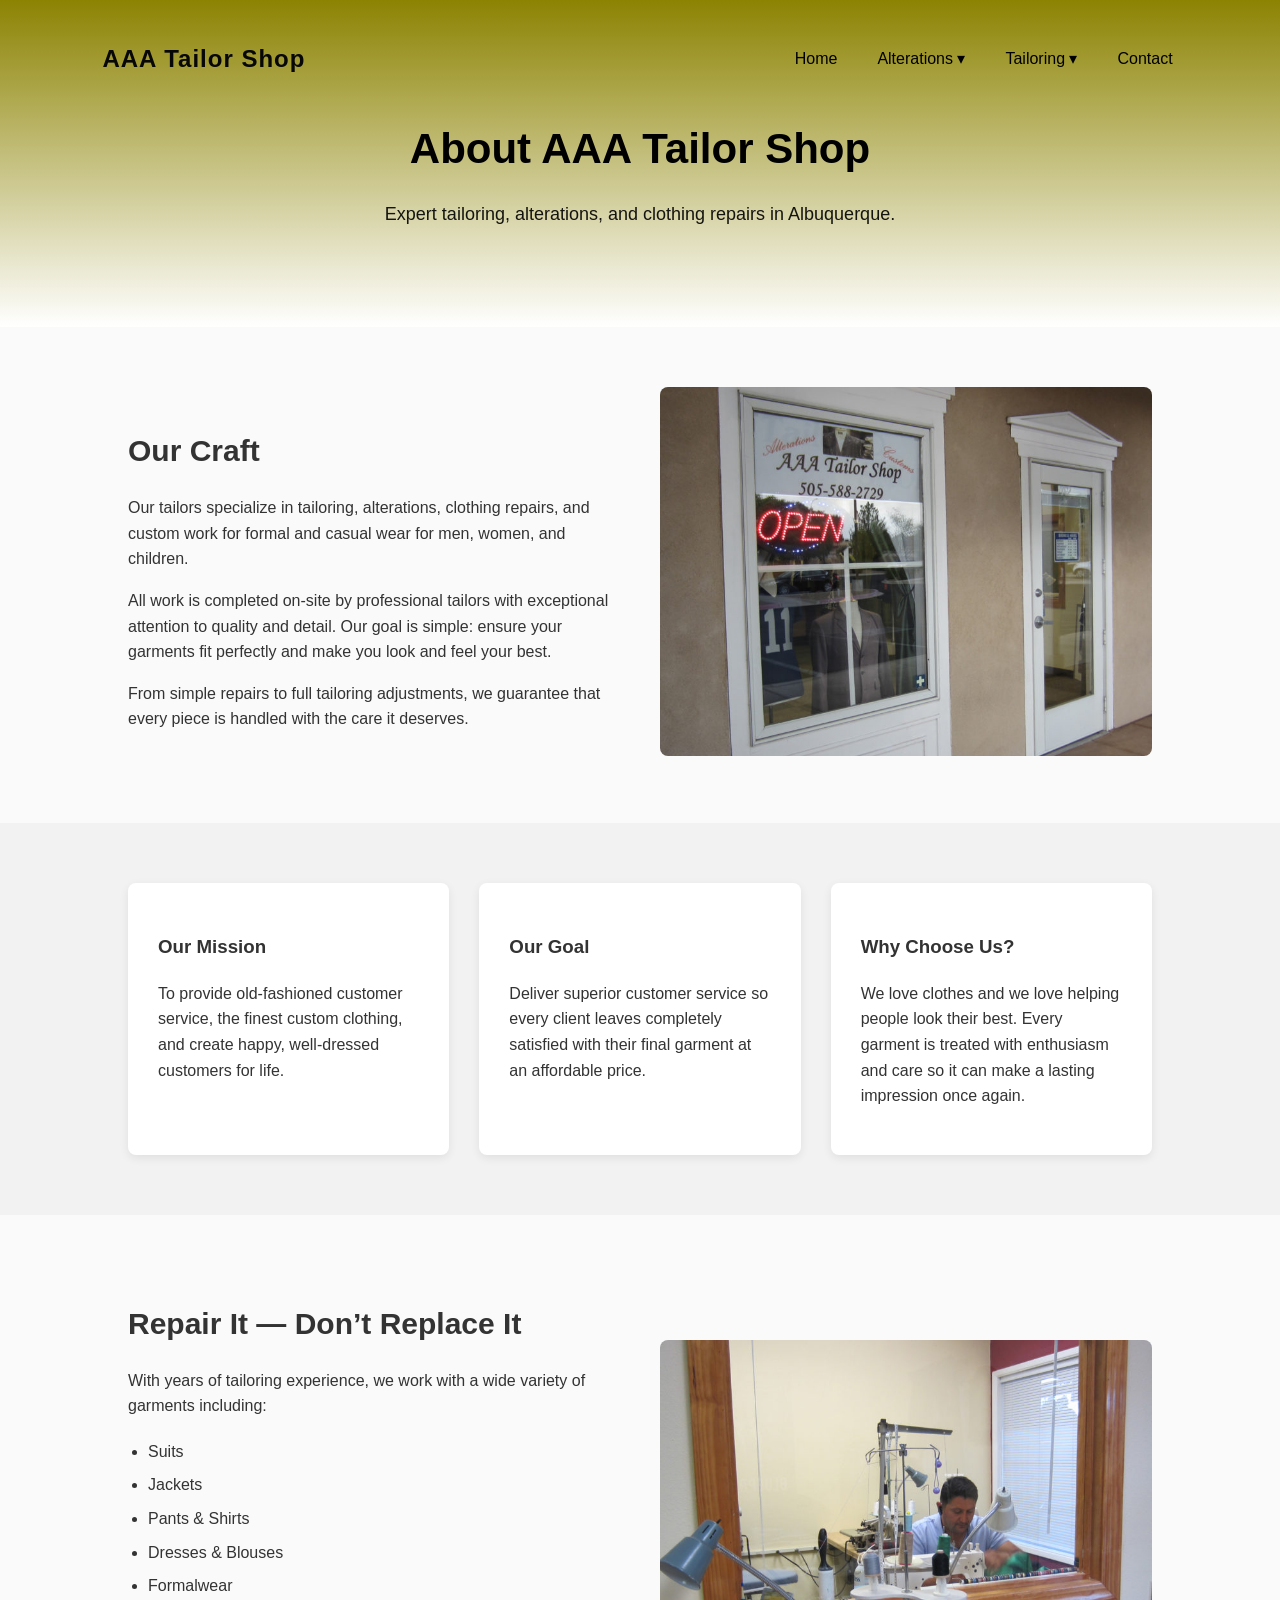
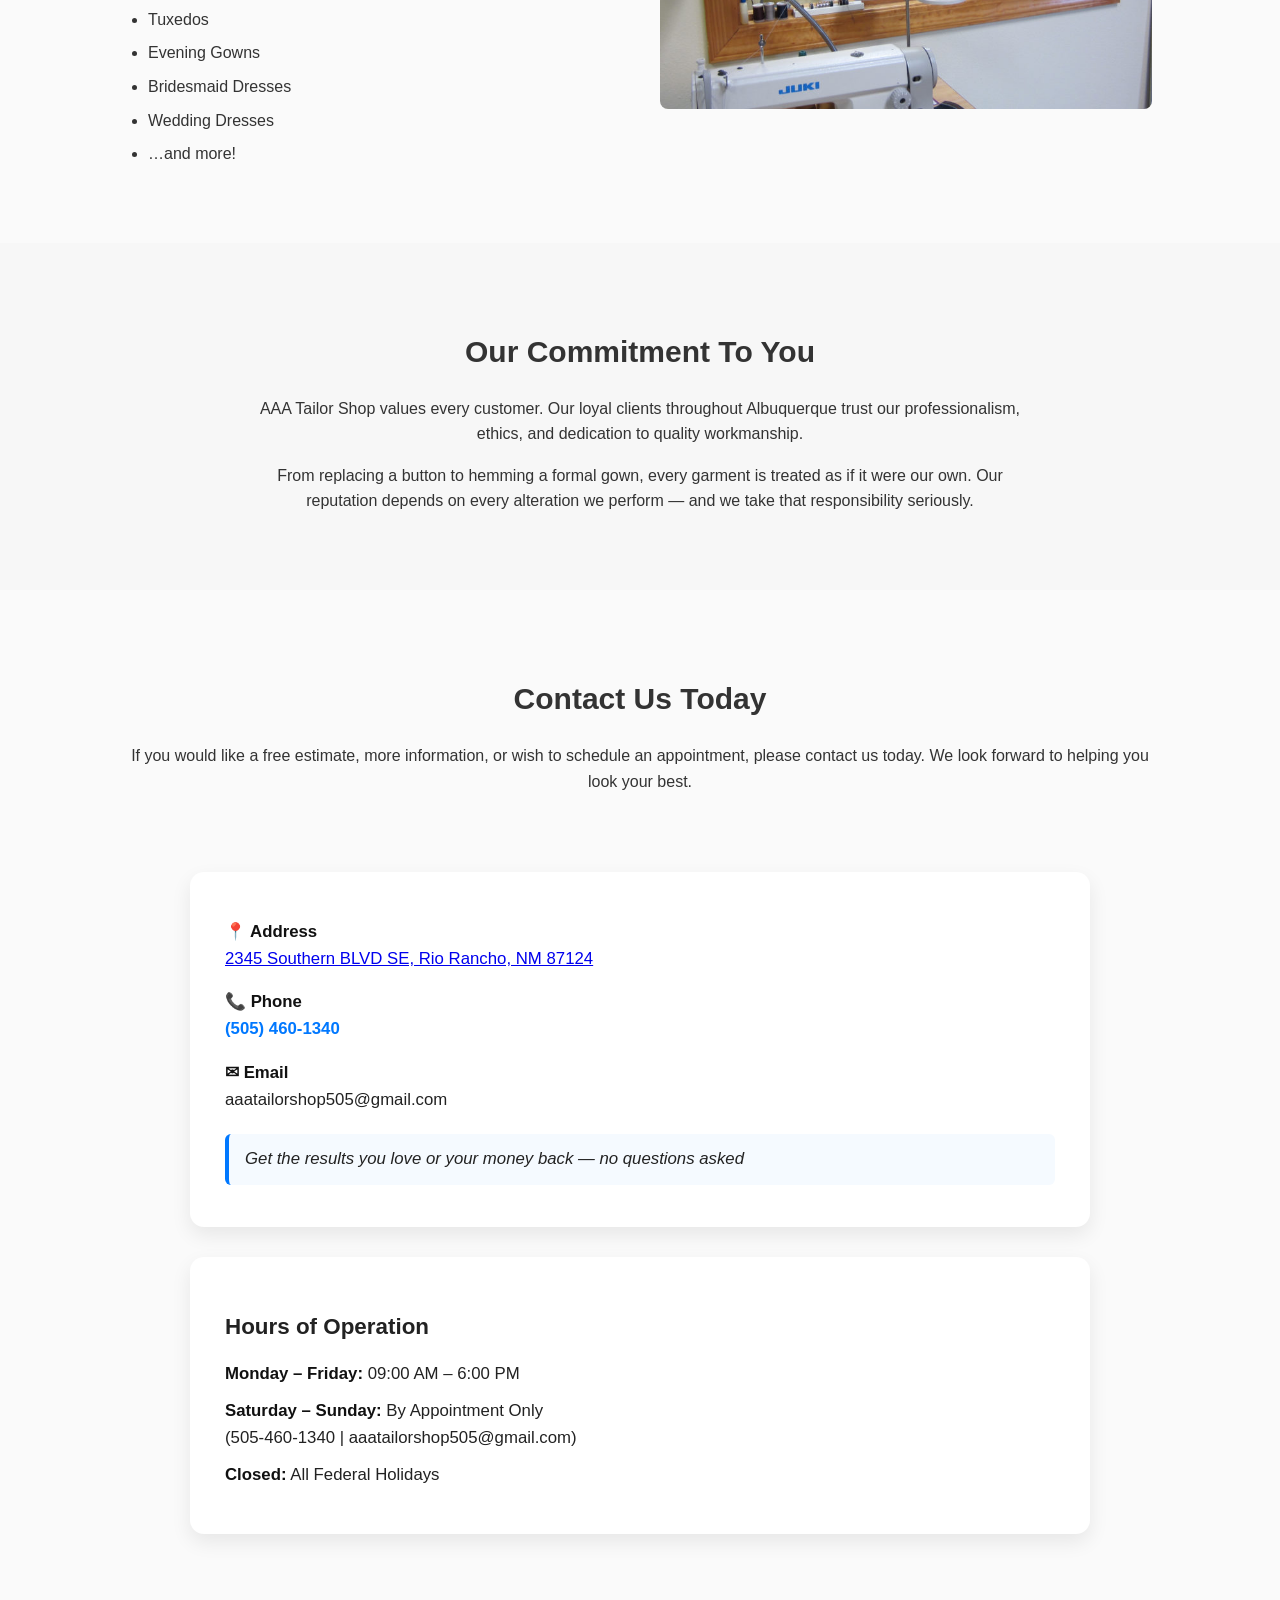
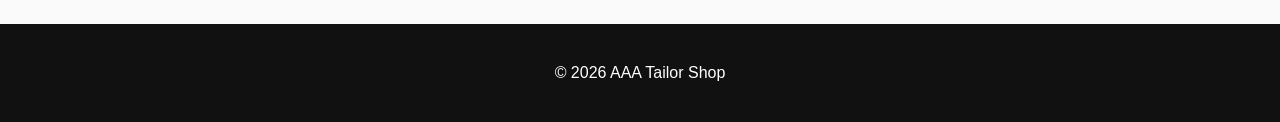
==== about.html @ be3db6ac "added about us , contact us, and some graphics along map GPS response" ====
<!DOCTYPE html>
<html lang="en">
<head>
<meta charset="UTF-8">
<meta name="viewport" content="width=device-width, initial-scale=1.0">
<title>About Us | AAA Tailor Shop</title>
<link rel="stylesheet" href="about.css">
</head>

<body>

<header>
    <nav>

        <h2 class="logo">AAA Tailor Shop</h2>

        <div class="hamburger" id="hamburger">
        <span></span>
        <span></span>
        <span></span>
        </div>

        <ul class="menu" id="menu">

            <li><a href="index.html">Home</a></li>

            <li class="dropdown">
                <a href="alterations.html">Alterations ▾</a>
                <ul class="submenu">
                    <li><a href="mensAlterations.html">Men's Alterations</a></li>
                    <li><a href="militaryUniformAlterations.html">Military Uniform Alterations</a></li>
                    <li><a href="womenAndChildrensAlteration.html">Women and Children's Alteration</a></li>
                    <li><a href="weddingAlterations.html">Wedding Alterations</a></li>
                    <li><a href="clothingRepairAndSpecialtySize.html">Clothing Repair and Specialty Sizes</a></li>
                </ul>
            </li>

            <li class="dropdown">
                <a href="tailoring.html">Tailoring ▾</a>
                <ul class="submenu">
                    <li><a href="customClothing.html">Custom Clothing</a></li>
                    <li><a href="mensFormalTailoring.html">Men's Formal Tailoring</a></li>
                    <li><a href="womensFormalTailoring.html">Women's Formal Tailoring</a></li>
                </ul>
            </li>
            <li><a href="contact.html">Contact</a></li>
        </ul>
    </nav>
</header>

<section class="about-hero">
    <div class="hero-text">
        <h1>About AAA Tailor Shop</h1>
        <p>Expert tailoring, alterations, and clothing repairs in Albuquerque.</p>
    </div>
</section>

<section class="about-container">

<div class="about-grid">

<div class="about-text">
<h2>Our Craft</h2>

<p>
Our tailors specialize in tailoring, alterations, clothing repairs, and custom work
for formal and casual wear for men, women, and children.
</p>

<p>
All work is completed on-site by professional tailors with exceptional attention
to quality and detail. Our goal is simple: ensure your garments fit perfectly
and make you look and feel your best.
</p>

<p>
From simple repairs to full tailoring adjustments, we guarantee that every
piece is handled with the care it deserves.
</p>
</div>

<div class="about-image">
<img src="images/frontdoor.png" alt="AAA Tailor Shop interior">
</div>

</div>

</section>

<section class="mission-section">

<div class="mission-grid">

<div class="mission-card">
<h3>Our Mission</h3>
<p>
To provide old-fashioned customer service, the finest custom clothing,
and create happy, well-dressed customers for life.
</p>
</div>

<div class="mission-card">
<h3>Our Goal</h3>
<p>
Deliver superior customer service so every client leaves completely
satisfied with their final garment at an affordable price.
</p>
</div>

<div class="mission-card">
<h3>Why Choose Us?</h3>
<p>
We love clothes and we love helping people look their best.
Every garment is treated with enthusiasm and care so it
can make a lasting impression once again.
</p>
</div>

</div>

</section>

<section class="services-section">

<div class="services-grid">

<div class="services-text">

<h2>Repair It — Don’t Replace It</h2>

<p>
With years of tailoring experience, we work with a wide variety
of garments including:
</p>

<ul>
<li>Suits</li>
<li>Jackets</li>
<li>Pants & Shirts</li>
<li>Dresses & Blouses</li>
<li>Formalwear</li>
<li>Tuxedos</li>
<li>Evening Gowns</li>
<li>Bridesmaid Dresses</li>
<li>Wedding Dresses</li>
<li>…and more!</li>
</ul>

</div>

<div class="services-image">
<img src="images/sewingImage.png" alt="Tailoring work at AAA Tailor Shop">
</div>

</div>

</section>

<section class="commitment-section">

<div class="commitment-container">

<h2>Our Commitment To You</h2>

<p>
AAA Tailor Shop values every customer. Our loyal clients throughout
Albuquerque trust our professionalism, ethics, and dedication
to quality workmanship.
</p>

<p>
From replacing a button to hemming a formal gown, every garment
is treated as if it were our own. Our reputation depends on
every alteration we perform — and we take that responsibility seriously.
</p>

</div>

</section>

<section class="contact-section">

<h2>Contact Us Today</h2>

<p>
If you would like a free estimate, more information, or wish to schedule
an appointment, please contact us today. We look forward to helping you
look your best.
</p>

</section>

<section id="contact" class="section contact">

    <!-- <h2>Contact Us</h2> -->

    <div class="contact-card">
        <p><strong>📍 Address</strong><br>
        <a href="https://www.google.com/maps?q=2345+Southern+BLVD+SE,+Rio+Rancho,+NM+87124" 
        target="_blank" 
        rel="noopener noreferrer">
        2345 Southern BLVD SE, Rio Rancho, NM 87124
        </a>
        </p>

        <p><strong>📞 Phone</strong><br>
        <a id="callLink" href="tel:5054601340">(505) 460‑1340</a>
        </p>


        <p><strong>✉ Email</strong><br>
        aaatailorshop505@gmail.com</p>

        <p class="guarantee">
            Get the results you love or your money back — no questions asked
        </p>
    </div>

    <div class="hours-card">
        <h3>Hours of Operation</h3>

        <ul>
            <li><strong>Monday – Friday:</strong> 09:00 AM – 6:00 PM</li>
            <li><strong>Saturday – Sunday:</strong> By Appointment Only  
                <br>(505-460-1340 | aaatailorshop505@gmail.com)
            </li>
            <li><strong>Closed:</strong> All Federal Holidays</li>
        </ul>
    </div>

</section>
<script src="aboutSript.js"></script>
<footer>
    <p>© 2026 AAA Tailor Shop</p>
</footer>
</body>
</html>
---- about.css ----
body{
font-family: Arial, Helvetica, sans-serif;
margin:0;
background:#fafafa;
color:#333;
line-height:1.6;
}


/* HAMBURGER */

.hamburger{
display:none;
flex-direction:column;
gap:6px;
cursor:pointer;
z-index:2000;
}

.hamburger span{
width:28px;
height:3px;
background:rgb(0, 0, 0);
border-radius:3px;
transition:0.35s;
}

/* ANIMATE INTO X */

.hamburger.active span:nth-child(1){
transform:rotate(45deg) translate(5px,5px);
background:rgb(255, 255, 255);
}

.hamburger.active span:nth-child(2){
opacity:0;
background:rgb(255, 255, 255);
}

.hamburger.active span:nth-child(3){
transform:rotate(-45deg) translate(6px,-6px);
background:rgb(255, 255, 255);
}

/* NAVBAR BASE */

header{
position:fixed;
top:0;
left:0;
width:100%;
z-index:1000;
transition:0.35s;
}

nav{
display:flex;
justify-content:space-between;
align-items:center;
padding:20px 8%;
transition:0.35s;
}

/* SOLID NAVBAR WHEN SCROLLED */

header.scrolled{
background:rgba(0, 0, 0, 0.075);
backdrop-filter:blur(10px);
box-shadow:0 4px 20px rgba(0,0,0,0.3);
}

/* smooth size change */

header.scrolled nav{
padding:12px 8%;
}

/* LOGO */
nav h2{
color:rgb(7, 7, 7);
font-size:24px;
letter-spacing:1px;
}

/* MENU */
.menu{
list-style:none;
display:flex;
gap:30px;
align-items:center;
}

.menu li{
position:relative;
}

/* LINKS */
.menu a{
text-decoration:none;
color:rgb(0, 0, 0);
font-weight:500;
font-size:16px;
padding:8px 5px;
transition:0.3s;
}

.menu a:hover{
color:#f4c542;
}

/* DROPDOWN MENU */
.submenu{
position:absolute;
top:40px;
left:0;
min-width:200px;
list-style:none;

background:rgba(255,255,255,0.08);
backdrop-filter:blur(10px);
-webkit-backdrop-filter:blur(10px);

border-radius:8px;
box-shadow:0 8px 25px rgba(0,0,0,0.25);

display:none;
flex-direction:column;
padding:8px 0;
}

/* dropdown items */
.submenu li{
width:100%;
}

/* dropdown links */
.submenu a{
display:block;
padding:12px 18px;
color:rgb(0, 0, 0);
font-size:14px;
transition:0.25s;
}

/* hover effect */
.submenu a:hover{
background:rgba(255,255,255,0.15);
padding-left:22px;
}

/* Make dropdown <li> the hover target */
.dropdown {
  position: relative;
}

/* Submenu hidden by default */
.dropdown .submenu {
  position: absolute;
  top: 100%; /* right below parent li */
  left: 0;
  min-width: 220px;

  background: rgba(255, 255, 255, 0.08); /* transparent glass effect */
  backdrop-filter: blur(10px);
  -webkit-backdrop-filter: blur(10px);

  border-radius: 8px;
  box-shadow: 0 8px 25px rgba(0, 0, 0, 0.25);

  display: flex;
  flex-direction: column;
  opacity: 0;         /* hidden initially */
  visibility: hidden;
  transition: opacity 0.25s ease, visibility 0.25s ease;
  z-index: 1000;
}

/* Show submenu when hovering over the entire dropdown <li> */
/* SHOW SUBMENU ON HOVER (entire <li>) */
.dropdown:hover .submenu {
  opacity: 1;
  visibility: visible;
}

/* SUBMENU LINKS */
.dropdown .submenu a {
  padding: 12px 18px;
  color: rgb(0, 0, 0); /* keep text readable on transparent bg */
  text-decoration: none;
  display: block;
  transition: background 0.25s, color 0.25s;
  font-weight: 500;
  font-size: 14px;
  white-space: nowrap;
}

/* HOVER EFFECT FOR LINKS */
.dropdown .submenu a:hover {
  background: rgba(255, 255, 255, 0.15); /* slightly brighter on hover */
  color: #f4c542; /* accent color */
}

/* Optional: fade-in animation */
.dropdown .submenu {
  pointer-events: auto; /* ensure links are clickable */
}


/* HERO */

.about-hero{
background: linear-gradient(to bottom, #8c8303, #ffffff);
color: black;
text-align: center;
padding: 80px 20px;
}

.about-hero h1{
font-size:42px;
margin-bottom:10px;
}

.about-hero p{
font-size:18px;
opacity:0.9;
}

/* GENERAL SECTIONS */

section{
padding:60px 10%;
}

h2{
margin-bottom:20px;
font-size:30px;
}

/* ABOUT GRID */

.about-grid{
display:grid;
grid-template-columns:1fr 1fr;
gap:40px;
align-items:center;
}

.about-image img{
width:100%;
border-radius:8px;
}

/* MISSION */

.mission-section{
background:#f2f2f2;
}

.mission-grid{
display:grid;
grid-template-columns:repeat(auto-fit,minmax(250px,1fr));
gap:30px;
}

.mission-card{
background:white;
padding:30px;
border-radius:8px;
box-shadow:0 3px 10px rgba(0,0,0,0.08);
}

/* SERVICES */

.services-grid{
display:grid;
grid-template-columns:1fr 1fr;
gap:40px;
align-items:center;
}

.services-image img{
width:100%;
border-radius:8px;
}

.services-text ul{
margin-top:20px;
padding-left:20px;
}

.services-text li{
margin-bottom:8px;
}

/* COMMITMENT */

.commitment-section{
background:#f7f7f7;
text-align:center;
}

.commitment-container{
max-width:800px;
margin:auto;
}

/* CONTACT */

.contact-section{
text-align:center;
padding-bottom:2px;
}



/* --- Contact Section Styling --- */

#contact {
    max-width: 900px;
    margin: 0 auto;
    padding: 60px 20px;
    font-family: "Inter", Arial, sans-serif;
    color: #222;
}

#contact h2 {
    font-size: 2.4rem;
    text-align: center;
    margin-bottom: 40px;
    font-weight: 700;
    letter-spacing: -0.5px;
}

.contact-card,
.hours-card {
    background: #ffffff;
    padding: 30px 35px;
    margin-bottom: 30px;
    border-radius: 14px;
    box-shadow: 0 8px 20px rgba(0,0,0,0.08);
    transition: transform 0.2s ease, box-shadow 0.2s ease;
}

.contact-card:hover,
.hours-card:hover {
    transform: translateY(-4px);
    box-shadow: 0 12px 28px rgba(0,0,0,0.12);
}

.contact-card p,
.hours-card p,
.hours-card li {
    font-size: 1.05rem;
    line-height: 1.6;
    margin-bottom: 12px;
}

.contact-card strong,
.hours-card strong {
    font-weight: 600;
    color: #111;
}

/* --- Map Link Styling --- */

#contact a#mapLink {
    color: #1180ff;
    font-weight: 600;
    text-decoration: none;
    border-bottom: 2px solid transparent;
    padding-bottom: 2px;
    transition: color 0.2s ease, border-color 0.2s ease;
}

#contact a#mapLink:hover {
    color: #005fcc;
    border-color: #005fcc;
}

#contact a#mapLink:active {
    color: #003f88;
}

/* Optional: subtle icon animation if you add a pin emoji */
#contact a#mapLink:hover .pin {
    transform: translateY(-2px);
}

/* --- Phone Link Styling --- */

#contact a#callLink {
    color: #0078ff;
    font-weight: 600;
    text-decoration: none;
    border-bottom: 2px solid transparent;
    padding-bottom: 2px;
    transition: color 0.2s ease, border-color 0.2s ease;
}

#contact a#callLink:hover {
    color: #005fcc;
    border-color: #005fcc;
}

#contact a#callLink:active {
    color: #003f88;
}

.guarantee {
    margin-top: 20px;
    padding: 12px 16px;
    background: #f5faff;
    border-left: 4px solid #0078ff;
    border-radius: 6px;
    font-style: italic;
}

.hours-card h3 {
    font-size: 1.4rem;
    margin-bottom: 15px;
    font-weight: 600;
}

.hours-card ul {
    list-style: none;
    padding: 0;
}

.hours-card li {
    margin-bottom: 10px;
}

footer{
background:#111;
color:white;
text-align:center;
padding:20px;
}

/* MOBILE */

@media(max-width:750px){


.hamburger{
display:flex;
}

.menu{
position:fixed;
top:0;
right:-100%;
height:100vh;
width:260px;

background:rgba(0, 0, 0, 0.493);
backdrop-filter:blur(12px);

flex-direction:column;
align-items:flex-start;
padding:100px 30px;
gap:20px;

transition:0.4s ease;
}

.menu.active{
right:0;
}

/* links */

.menu a{
font-size:18px;
color:white;
}

/* dropdown */

.submenu{
display:none;
flex-direction:column;
gap:8px;

margin-top:10px;
margin-left:15px;
background:rgba(207, 26, 26, 0.751);

position:relative;   /* important */
top:auto;
left:auto;

width:100%;
}
.submenu a{
    color: #ffffff;
}

.dropdown{
position:relative;
}

.dropdown.active .submenu{
display:flex;
}

/* prevent body scroll */

body.menu-open{
overflow:hidden;
}


.about-grid,
.services-grid{
grid-template-columns:1fr;
}

.about-hero h1{
font-size:34px;
}

#contact {
  padding: 40px 15px;
}

.contact-card,
.hours-card {
  padding: 25px 20px;
}


}
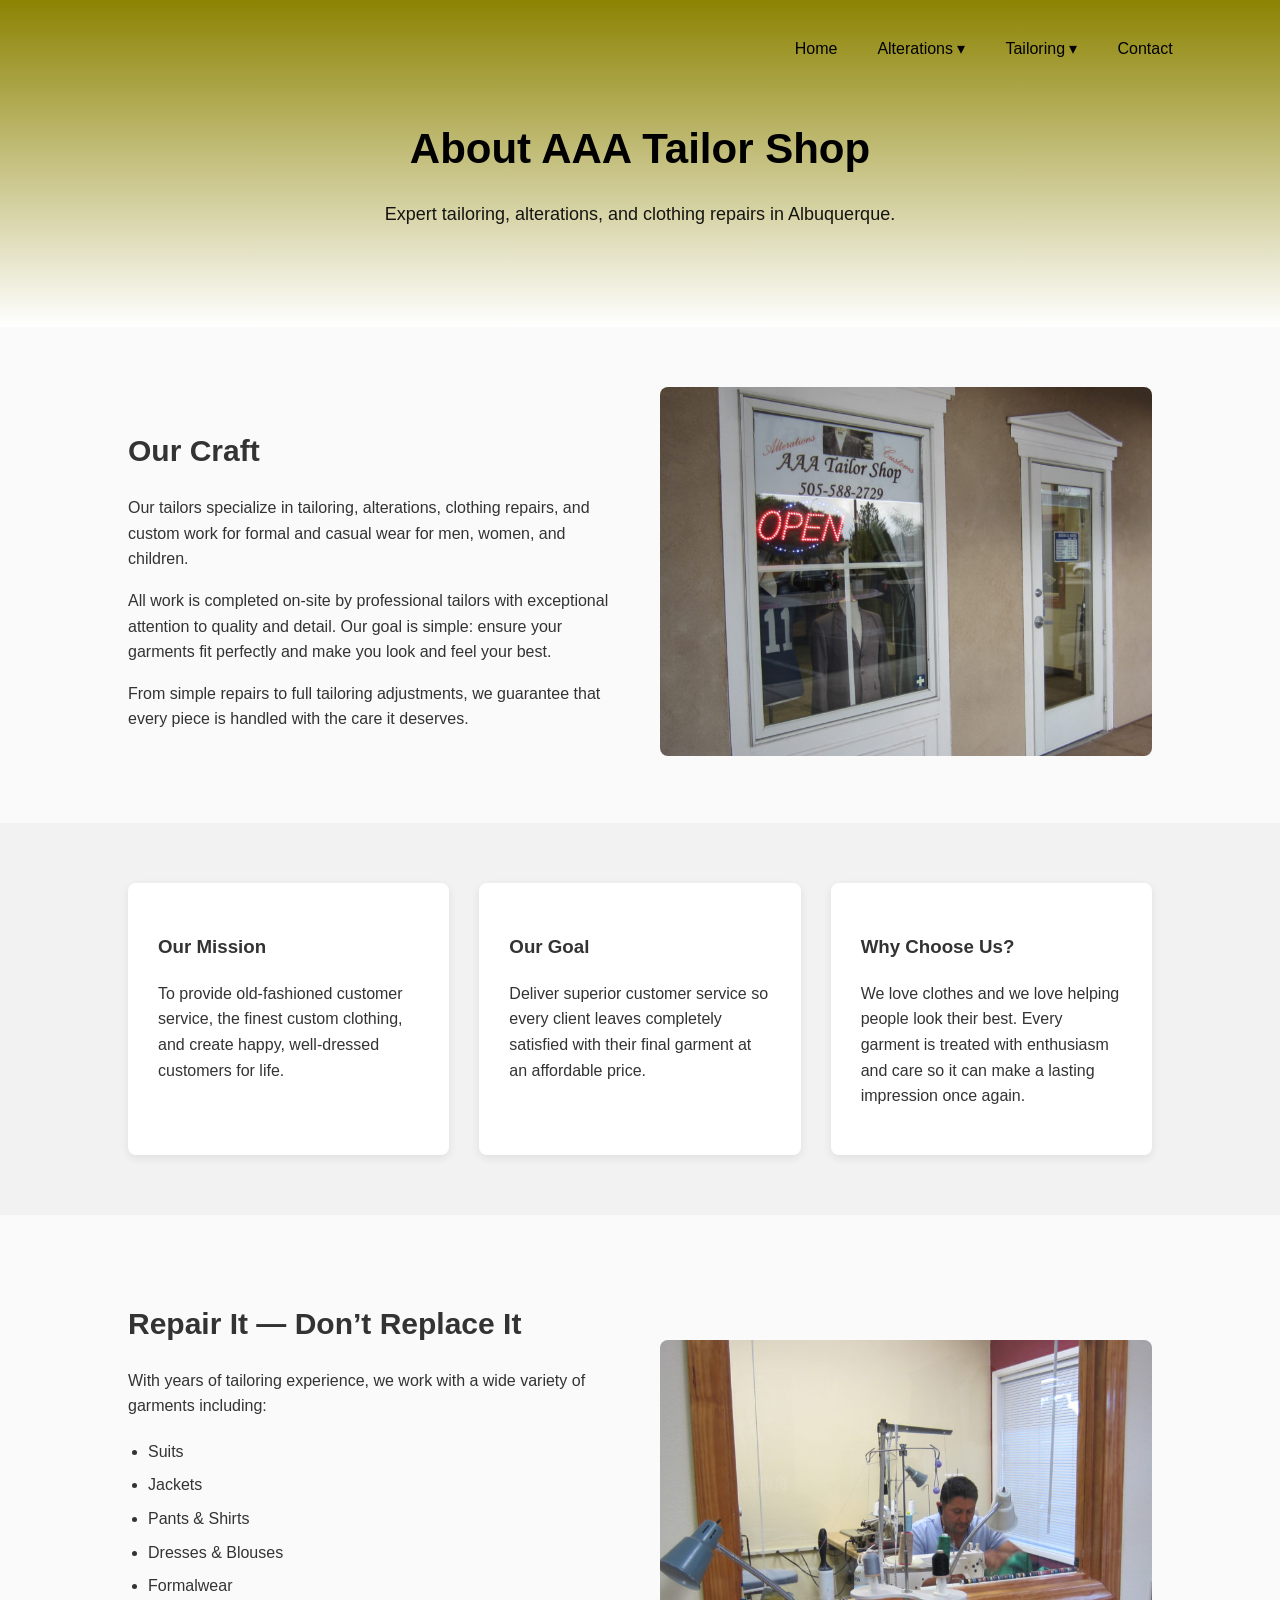
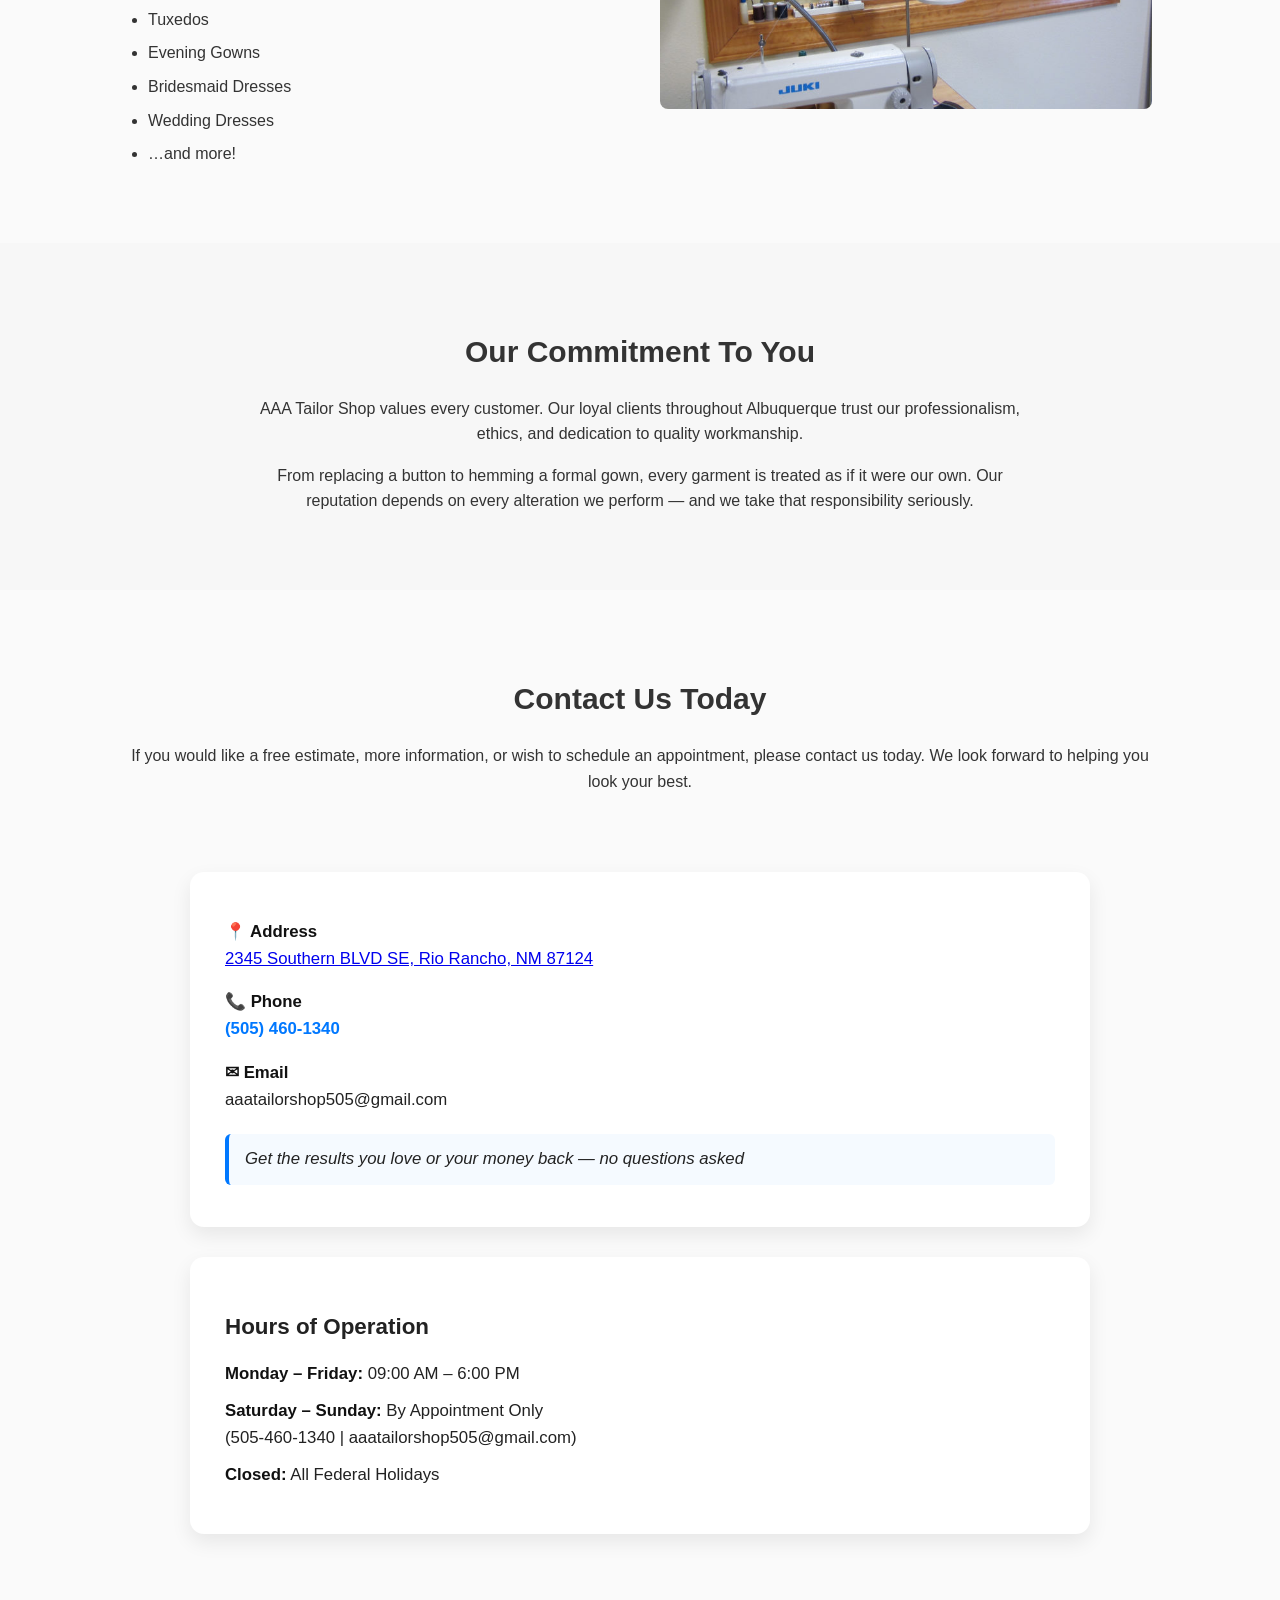
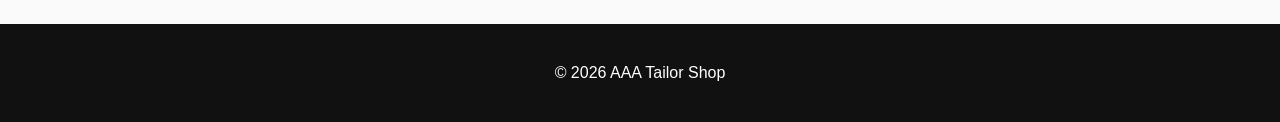
==== commit 01331d05: "adding new layout style in the css if the subpages, added logo." ====
--- a/about.html
+++ b/about.html
@@ -12,7 +12,7 @@
 <header>
     <nav>
 
-        <h2 class="logo">AAA Tailor Shop</h2>
+        <a href="index.html" class="logo"></a>
 
         <div class="hamburger" id="hamburger">
         <span></span>
@@ -31,7 +31,7 @@
                     <li><a href="militaryUniformAlterations.html">Military Uniform Alterations</a></li>
                     <li><a href="womenAndChildrensAlteration.html">Women and Children's Alteration</a></li>
                     <li><a href="weddingAlterations.html">Wedding Alterations</a></li>
-                    <li><a href="clothingRepairAndSpecialtySize.html">Clothing Repair and Specialty Sizes</a></li>
+                    <li><a href="clothingRepairAndSpacialtySize.html">Clothing Repair and Specialty Sizes</a></li>
                 </ul>
             </li>
 
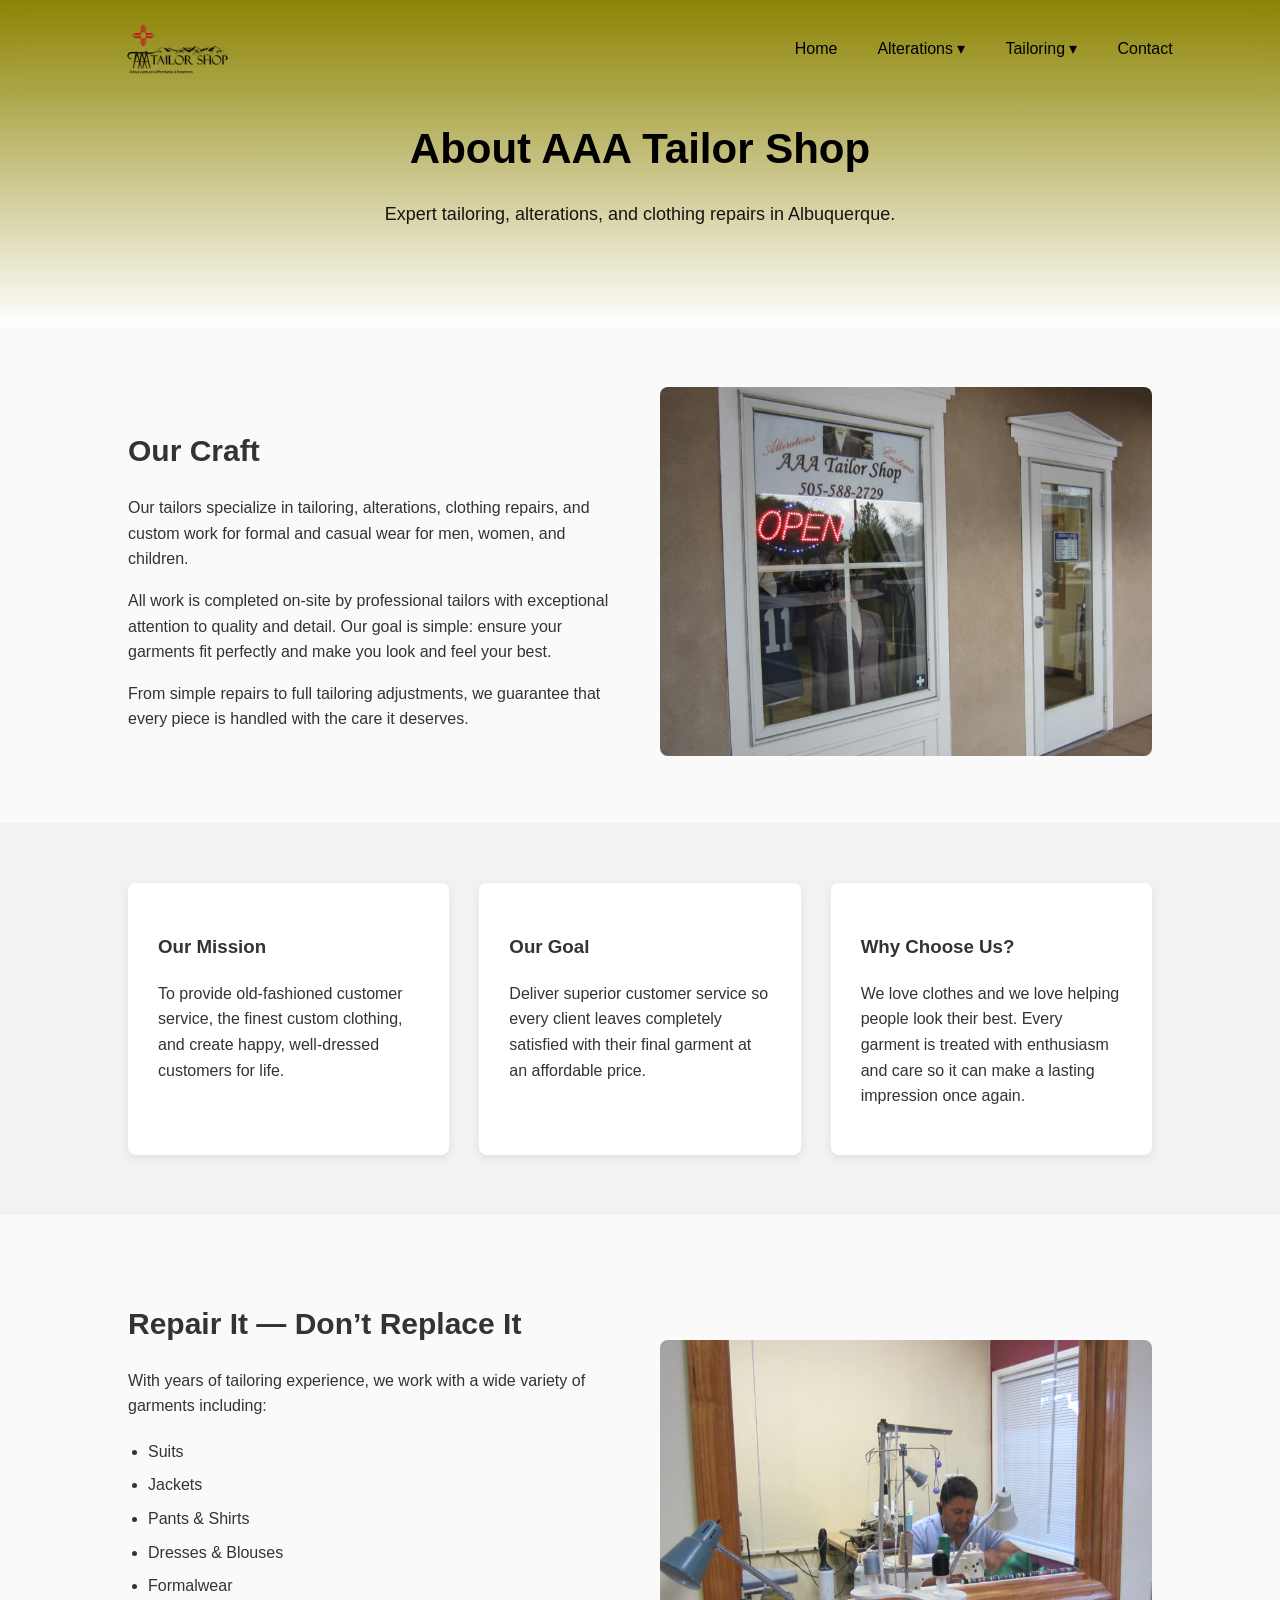
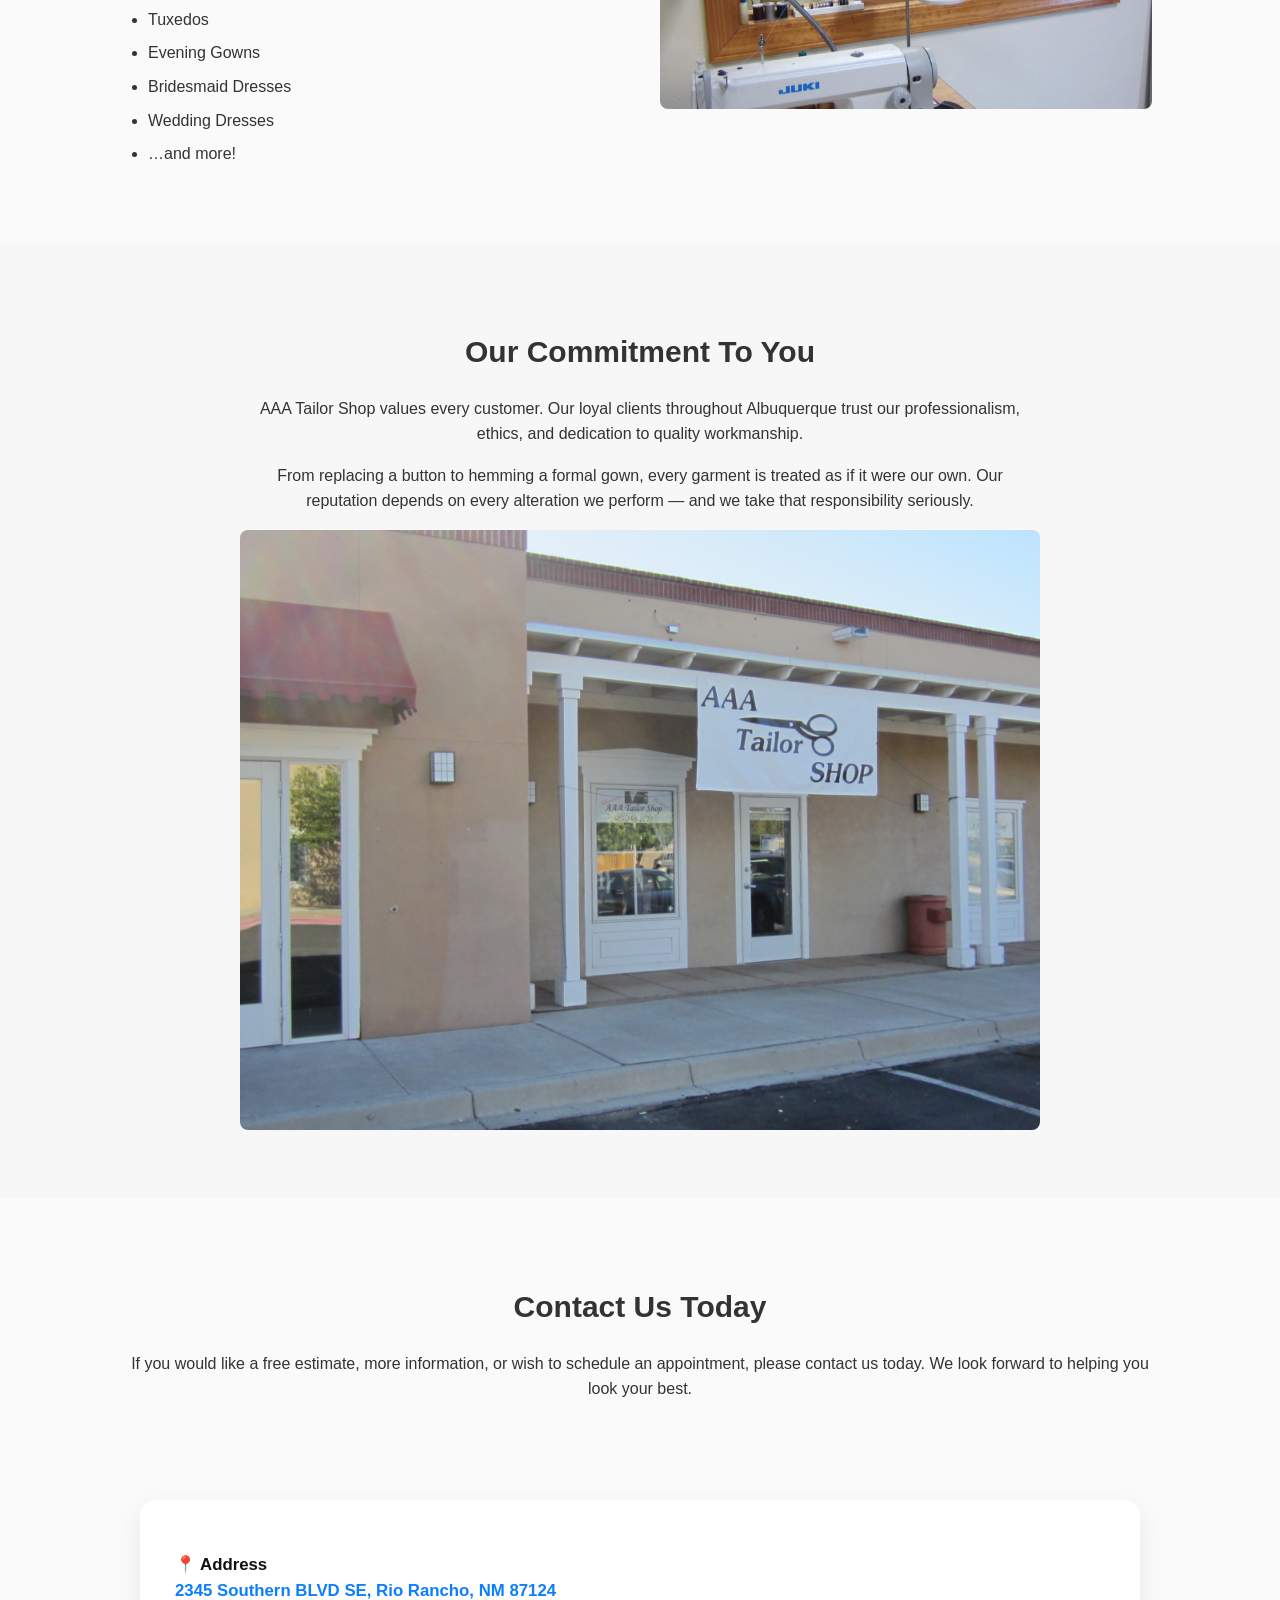
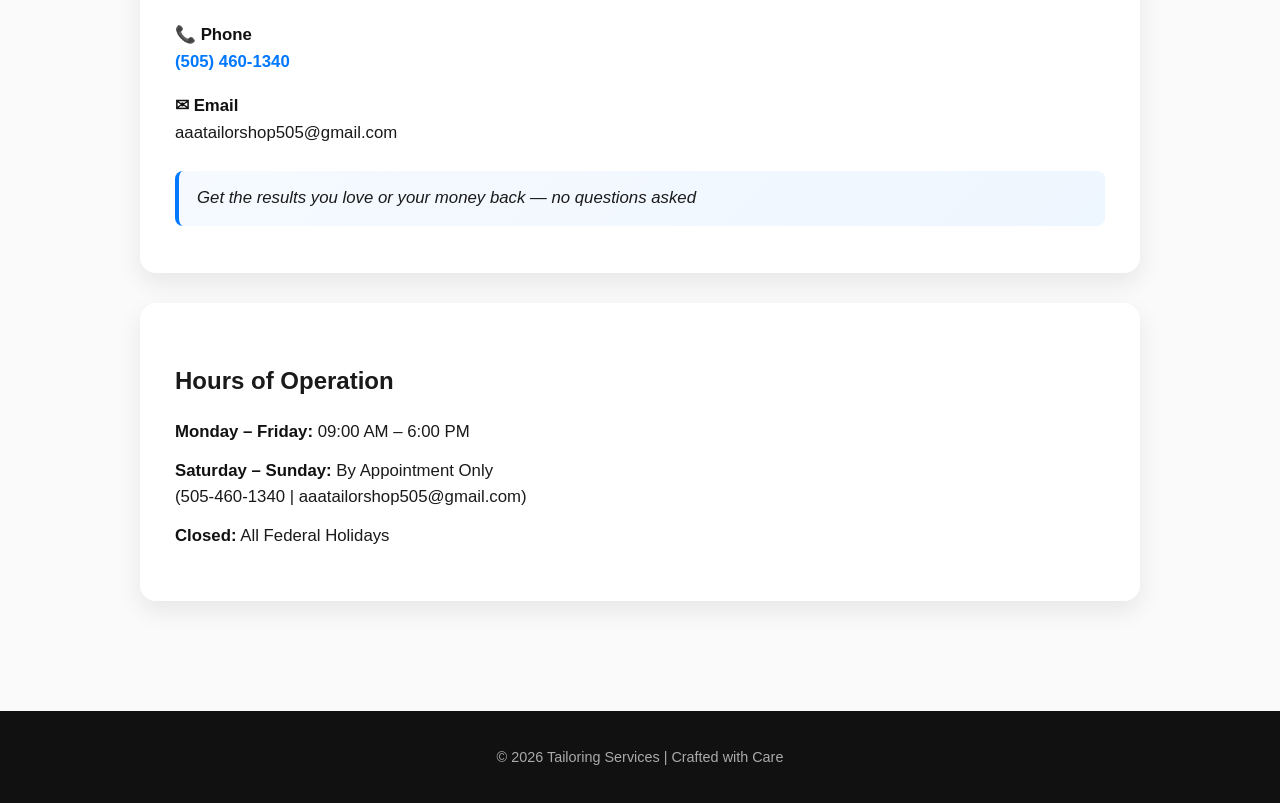
==== commit c0dceb94: "final web design, with last updates" ====
--- a/about.html
+++ b/about.html
@@ -4,7 +4,9 @@
 <meta charset="UTF-8">
 <meta name="viewport" content="width=device-width, initial-scale=1.0">
 <title>About Us | AAA Tailor Shop</title>
+<link rel="stylesheet" href="header.css">
 <link rel="stylesheet" href="about.css">
+<link rel="stylesheet" href="footer.css">
 </head>
 
 <body>
@@ -57,136 +59,138 @@
 
 <section class="about-container">
 
-<div class="about-grid">
-
-<div class="about-text">
-<h2>Our Craft</h2>
-
-<p>
-Our tailors specialize in tailoring, alterations, clothing repairs, and custom work
-for formal and casual wear for men, women, and children.
-</p>
-
-<p>
-All work is completed on-site by professional tailors with exceptional attention
-to quality and detail. Our goal is simple: ensure your garments fit perfectly
-and make you look and feel your best.
-</p>
-
-<p>
-From simple repairs to full tailoring adjustments, we guarantee that every
-piece is handled with the care it deserves.
-</p>
-</div>
-
-<div class="about-image">
-<img src="images/frontdoor.png" alt="AAA Tailor Shop interior">
-</div>
-
-</div>
+    <div class="about-grid">
+
+        <div class="about-text">
+        <h2>Our Craft</h2>
+
+        <p>
+        Our tailors specialize in tailoring, alterations, clothing repairs, and custom work
+        for formal and casual wear for men, women, and children.
+        </p>
+
+        <p>
+        All work is completed on-site by professional tailors with exceptional attention
+        to quality and detail. Our goal is simple: ensure your garments fit perfectly
+        and make you look and feel your best.
+        </p>
+
+        <p>
+        From simple repairs to full tailoring adjustments, we guarantee that every
+        piece is handled with the care it deserves.
+        </p>
+        </div>
+
+        <div class="about-image">
+        <img src="images/frontdoor.png" alt="AAA Tailor Shop interior">
+        </div>
+
+    </div>
 
 </section>
 
 <section class="mission-section">
 
-<div class="mission-grid">
-
-<div class="mission-card">
-<h3>Our Mission</h3>
-<p>
-To provide old-fashioned customer service, the finest custom clothing,
-and create happy, well-dressed customers for life.
-</p>
-</div>
-
-<div class="mission-card">
-<h3>Our Goal</h3>
-<p>
-Deliver superior customer service so every client leaves completely
-satisfied with their final garment at an affordable price.
-</p>
-</div>
-
-<div class="mission-card">
-<h3>Why Choose Us?</h3>
-<p>
-We love clothes and we love helping people look their best.
-Every garment is treated with enthusiasm and care so it
-can make a lasting impression once again.
-</p>
-</div>
-
-</div>
+    <div class="mission-grid">
+
+        <div class="mission-card">
+        <h3>Our Mission</h3>
+        <p>
+        To provide old-fashioned customer service, the finest custom clothing,
+        and create happy, well-dressed customers for life.
+        </p>
+        </div>
+
+        <div class="mission-card">
+        <h3>Our Goal</h3>
+        <p>
+        Deliver superior customer service so every client leaves completely
+        satisfied with their final garment at an affordable price.
+        </p>
+        </div>
+
+        <div class="mission-card">
+            <h3>Why Choose Us?</h3>
+            <p>
+            We love clothes and we love helping people look their best.
+            Every garment is treated with enthusiasm and care so it
+            can make a lasting impression once again.
+            </p>
+        </div>
+
+    </div>
 
 </section>
 
 <section class="services-section">
 
-<div class="services-grid">
-
-<div class="services-text">
-
-<h2>Repair It — Don’t Replace It</h2>
-
-<p>
-With years of tailoring experience, we work with a wide variety
-of garments including:
-</p>
-
-<ul>
-<li>Suits</li>
-<li>Jackets</li>
-<li>Pants & Shirts</li>
-<li>Dresses & Blouses</li>
-<li>Formalwear</li>
-<li>Tuxedos</li>
-<li>Evening Gowns</li>
-<li>Bridesmaid Dresses</li>
-<li>Wedding Dresses</li>
-<li>…and more!</li>
-</ul>
-
-</div>
-
-<div class="services-image">
-<img src="images/sewingImage.png" alt="Tailoring work at AAA Tailor Shop">
-</div>
-
-</div>
+    <div class="services-grid">
+
+        <div class="services-text">
+
+            <h2>Repair It — Don’t Replace It</h2>
+
+            <p>
+            With years of tailoring experience, we work with a wide variety
+            of garments including:
+            </p>
+
+            <ul>
+                <li>Suits</li>
+                <li>Jackets</li>
+                <li>Pants & Shirts</li>
+                <li>Dresses & Blouses</li>
+                <li>Formalwear</li>
+                <li>Tuxedos</li>
+                <li>Evening Gowns</li>
+                <li>Bridesmaid Dresses</li>
+                <li>Wedding Dresses</li>
+                <li>…and more!</li>
+            </ul>
+
+        </div>
+
+        <div class="services-image">
+            <img src="images/sewingImage.png" alt="Tailoring work at AAA Tailor Shop">
+        </div>
+
+    </div>
 
 </section>
 
 <section class="commitment-section">
-
-<div class="commitment-container">
-
-<h2>Our Commitment To You</h2>
-
-<p>
-AAA Tailor Shop values every customer. Our loyal clients throughout
-Albuquerque trust our professionalism, ethics, and dedication
-to quality workmanship.
-</p>
-
-<p>
-From replacing a button to hemming a formal gown, every garment
-is treated as if it were our own. Our reputation depends on
-every alteration we perform — and we take that responsibility seriously.
-</p>
-
-</div>
+    <div class="commitment-container">
+
+        <h2>Our Commitment To You</h2>
+
+        <p>
+        AAA Tailor Shop values every customer. Our loyal clients throughout
+        Albuquerque trust our professionalism, ethics, and dedication
+        to quality workmanship.
+        </p>
+
+        <p>
+        From replacing a button to hemming a formal gown, every garment
+        is treated as if it were our own. Our reputation depends on
+        every alteration we perform — and we take that responsibility seriously.
+        </p>
+    <div class="services-image">
+        <img src="images/IMG_0617.JPG" alt="Tailoring shop at AAA Tailor Shop">
+    </div> 
+    </div>
+   
 
 </section>
 
 <section class="contact-section">
 
-<h2>Contact Us Today</h2>
-
-<p>
-If you would like a free estimate, more information, or wish to schedule
-an appointment, please contact us today. We look forward to helping you
-look your best.
-</p>
+    <h2>Contact Us Today</h2>
+
+    <p>
+    If you would like a free estimate, more information, or wish to schedule
+    an appointment, please contact us today. We look forward to helping you
+    look your best.
+    </p>
 
 </section>
 
@@ -230,8 +234,10 @@
 
 </section>
 <script src="aboutSript.js"></script>
+<script src="script.js"></script>
+
 <footer>
-    <p>© 2026 AAA Tailor Shop</p>
+    <p>© 2026 Tailoring Services | Crafted with Care</p>
 </footer>
 </body>
 </html>
--- a/header.css
+++ b/header.css
@@ -0,0 +1,269 @@
+html{
+    scroll-behavior:smooth;
+}
+
+/* --- HEADER BASE --- */
+header {
+  position: fixed;
+  top: 0;
+  left: 0;
+  width: 100%;
+  z-index: 1000;
+  transition: 0.35s;
+  backdrop-filter: blur(10px);
+}
+
+/* Logo inside h2 */
+.logo {
+    display: block;
+    width: 150px;      /* adjust width as needed */
+    height: 50px;      /* adjust height as needed */
+    background-image: url('images/new/Logo/aaatailorlogo.png');
+    background-size: contain;
+    background-repeat: no-repeat;
+    background-position: center;
+}
+
+.logo:hover {
+    opacity: 0.9;
+    transform: scale(1.05);
+    transition: 0.3s ease;
+}
+
+/* NAVBAR */
+nav {
+  display: flex;
+  justify-content: space-between;
+  align-items: center;
+  padding: 20px 8%;
+  transition: 0.35s;
+}
+
+/* SCROLL EFFECT */
+header.scrolled {
+  background: rgba(255, 255, 255, 0.263);
+  backdrop-filter: blur(10px);
+  box-shadow: 0 4px 20px rgba(0, 0, 0, 0.3);
+}
+
+header.scrolled nav {
+  padding: 12px 8%;
+}
+
+/* LOGO */
+nav h2 {
+  font-size: 24px;
+  letter-spacing: 1px;
+}
+
+nav h2 a {
+  text-decoration: none;
+  color: rgb(7, 7, 7);
+}
+
+/* MENU */
+.menu {
+  list-style: none;
+  display: flex;
+  gap: 30px;
+  align-items: center;
+}
+
+.menu li {
+  position: relative;
+}
+
+.menu a {
+  text-decoration: none;
+  color: rgb(0, 0, 0);
+  font-weight: 500;
+  font-size: 16px;
+  padding: 8px 5px;
+  transition: 0.3s;
+}
+
+.menu a:hover {
+  color: #f4c542;
+}
+
+/* --- HAMBURGER --- */
+.hamburger {
+  display: none;
+  flex-direction: column;
+  gap: 6px;
+  cursor: pointer;
+  z-index: 2000;
+}
+
+.hamburger span {
+  width: 28px;
+  height: 3px;
+  background: rgb(0, 0, 0);
+  border-radius: 3px;
+  transition: 0.35s;
+}
+
+/* HAMBURGER ANIMATION TO X */
+.hamburger.active span:nth-child(1) {
+  transform: rotate(45deg) translate(5px, 5px);
+  background: #fff;
+}
+
+.hamburger.active span:nth-child(2) {
+  opacity: 0;
+  background: #fff;
+}
+
+.hamburger.active span:nth-child(3) {
+  transform: rotate(-45deg) translate(6px, -6px);
+  background: #fff;
+}
+
+/* --- DROPDOWN MENU --- */
+.dropdown {
+  position: relative;
+}
+
+/* SUBMENU BASE */
+.submenu {
+  position: absolute;
+  top: 100%;
+  left: 0;
+  min-width: 220px;
+  background: rgba(1, 1, 1, 0.718);
+  border-radius: 12px;
+  border: 1px solid rgba(0, 0, 0, 0.06);
+  box-shadow: 0 20px 45px rgba(0, 0, 0, 0.15);
+  display: flex;
+  flex-direction: column;
+  padding: 5px 0;
+  opacity: 0;
+  visibility: hidden;
+  transform: translateY(10px) scale(0.96);
+  transition: opacity 0.25s ease, transform 0.25s ease, visibility 0.25s;
+  z-index: 1000;
+  list-style: none;   /* removes bullets */
+  margin: 0; 
+}
+
+/* SUBMENU LINKS */
+.submenu a {
+  display: block;
+  padding: 12px 18px;
+  color: #ffffff;
+  font-size: 16px;
+  font-weight: 500;
+  text-decoration: none;
+  white-space: nowrap;
+  transition: all 0.25s ease;
+}
+.submenu li {
+  margin: 0;
+  padding: 0;
+}
+
+.submenu a:hover {
+  background: rgba(1, 1, 1, 0.482);
+  color: #f4c542;
+  padding-left: 22px;
+}
+
+.submenu li:not(:last-child) {
+  border-bottom: 1px solid rgba(0, 0, 0, 0.05);
+}
+
+/* --- DESKTOP HOVER ON LINK --- */
+@media (min-width: 751px) {
+  .dropdown:hover > a,
+  .dropdown:hover .submenu {
+    opacity: 1;
+    visibility: visible;
+    transform: translateY(0) scale(1);
+}
+  .submenu {
+    transition: opacity 0.25s ease, transform 0.25s ease, visibility 0.25s;
+  }
+}
+
+/* --- MOBILE MENU --- */
+@media (max-width: 750px) {
+  .hamburger {
+    display: flex;
+  }
+
+  .menu {
+    position: fixed;
+    top: 0;
+    right: -100%;
+    height: 100vh;
+    width: 290px;
+    background: rgba(0, 0, 0, 0.85);
+    backdrop-filter: blur(12px);
+    flex-direction: column;
+    align-items: flex-start;
+    padding: 100px 30px;
+    gap: 20px;
+    transition: right 0.3s ease-out;
+  }
+
+  .menu.active {
+    right: 0;
+  }
+
+  .logo {
+    width: 120px;
+    height: 40px;
+  }
+
+  .menu a {
+    font-size: 18px;
+    color: white;
+    padding: 3px 0;
+    width: 100%;
+    transition: background 0.2s ease;
+  }
+
+  .menu a:hover {
+    background: rgba(255, 255, 255, 0.1);
+    border-radius: 6px;
+  }
+
+  /* MOBILE SUBMENU */
+  .submenu {
+    position: relative;
+    top: auto;
+    left: auto;
+    background: rgba(0,0,0,0.414);
+    border-radius: 8px;
+    padding: 3px;
+    max-height: 0;
+    overflow: hidden;
+    transition: max-height 0.3s ease;
+    width: 100%;
+    opacity: 1;
+    visibility: visible;
+    transform: none;
+  }
+
+  .submenu a {
+    color: #fff;
+    padding: 8px 12px;
+    font-size: 17px;
+  }
+
+  .dropdown.active .submenu {
+    max-height: 500px;
+  }
+
+  body.menu-open {
+    overflow: hidden;
+  }
+}
+
+/* SHOW SUBMENU WHEN CLICKED ON ANY SCREEN */
+.dropdown.active .submenu {
+  opacity: 1;
+  visibility: visible;
+  transform: translateY(0) scale(1);
+  max-height: 500px; /* ensures mobile and desktop click works */
+}
--- a/about.css
+++ b/about.css
@@ -5,206 +5,6 @@
 color:#333;
 line-height:1.6;
 }
-
-
-/* HAMBURGER */
-
-.hamburger{
-display:none;
-flex-direction:column;
-gap:6px;
-cursor:pointer;
-z-index:2000;
-}
-
-.hamburger span{
-width:28px;
-height:3px;
-background:rgb(0, 0, 0);
-border-radius:3px;
-transition:0.35s;
-}
-
-/* ANIMATE INTO X */
-
-.hamburger.active span:nth-child(1){
-transform:rotate(45deg) translate(5px,5px);
-background:rgb(255, 255, 255);
-}
-
-.hamburger.active span:nth-child(2){
-opacity:0;
-background:rgb(255, 255, 255);
-}
-
-.hamburger.active span:nth-child(3){
-transform:rotate(-45deg) translate(6px,-6px);
-background:rgb(255, 255, 255);
-}
-
-/* NAVBAR BASE */
-
-header{
-position:fixed;
-top:0;
-left:0;
-width:100%;
-z-index:1000;
-transition:0.35s;
-}
-
-nav{
-display:flex;
-justify-content:space-between;
-align-items:center;
-padding:20px 8%;
-transition:0.35s;
-}
-
-/* SOLID NAVBAR WHEN SCROLLED */
-
-header.scrolled{
-background:rgba(0, 0, 0, 0.075);
-backdrop-filter:blur(10px);
-box-shadow:0 4px 20px rgba(0,0,0,0.3);
-}
-
-/* smooth size change */
-
-header.scrolled nav{
-padding:12px 8%;
-}
-
-/* LOGO */
-nav h2{
-color:rgb(7, 7, 7);
-font-size:24px;
-letter-spacing:1px;
-}
-
-/* MENU */
-.menu{
-list-style:none;
-display:flex;
-gap:30px;
-align-items:center;
-}
-
-.menu li{
-position:relative;
-}
-
-/* LINKS */
-.menu a{
-text-decoration:none;
-color:rgb(0, 0, 0);
-font-weight:500;
-font-size:16px;
-padding:8px 5px;
-transition:0.3s;
-}
-
-.menu a:hover{
-color:#f4c542;
-}
-
-/* DROPDOWN MENU */
-.submenu{
-position:absolute;
-top:40px;
-left:0;
-min-width:200px;
-list-style:none;
-
-background:rgba(255,255,255,0.08);
-backdrop-filter:blur(10px);
--webkit-backdrop-filter:blur(10px);
-
-border-radius:8px;
-box-shadow:0 8px 25px rgba(0,0,0,0.25);
-
-display:none;
-flex-direction:column;
-padding:8px 0;
-}
-
-/* dropdown items */
-.submenu li{
-width:100%;
-}
-
-/* dropdown links */
-.submenu a{
-display:block;
-padding:12px 18px;
-color:rgb(0, 0, 0);
-font-size:14px;
-transition:0.25s;
-}
-
-/* hover effect */
-.submenu a:hover{
-background:rgba(255,255,255,0.15);
-padding-left:22px;
-}
-
-/* Make dropdown <li> the hover target */
-.dropdown {
-  position: relative;
-}
-
-/* Submenu hidden by default */
-.dropdown .submenu {
-  position: absolute;
-  top: 100%; /* right below parent li */
-  left: 0;
-  min-width: 220px;
-
-  background: rgba(255, 255, 255, 0.08); /* transparent glass effect */
-  backdrop-filter: blur(10px);
-  -webkit-backdrop-filter: blur(10px);
-
-  border-radius: 8px;
-  box-shadow: 0 8px 25px rgba(0, 0, 0, 0.25);
-
-  display: flex;
-  flex-direction: column;
-  opacity: 0;         /* hidden initially */
-  visibility: hidden;
-  transition: opacity 0.25s ease, visibility 0.25s ease;
-  z-index: 1000;
-}
-
-/* Show submenu when hovering over the entire dropdown <li> */
-/* SHOW SUBMENU ON HOVER (entire <li>) */
-.dropdown:hover .submenu {
-  opacity: 1;
-  visibility: visible;
-}
-
-/* SUBMENU LINKS */
-.dropdown .submenu a {
-  padding: 12px 18px;
-  color: rgb(0, 0, 0); /* keep text readable on transparent bg */
-  text-decoration: none;
-  display: block;
-  transition: background 0.25s, color 0.25s;
-  font-weight: 500;
-  font-size: 14px;
-  white-space: nowrap;
-}
-
-/* HOVER EFFECT FOR LINKS */
-.dropdown .submenu a:hover {
-  background: rgba(255, 255, 255, 0.15); /* slightly brighter on hover */
-  color: #f4c542; /* accent color */
-}
-
-/* Optional: fade-in animation */
-.dropdown .submenu {
-  pointer-events: auto; /* ensure links are clickable */
-}
-
 
 /* HERO */
 
@@ -415,101 +215,9 @@
     font-style: italic;
 }
 
-.hours-card h3 {
-    font-size: 1.4rem;
-    margin-bottom: 15px;
-    font-weight: 600;
-}
-
-.hours-card ul {
-    list-style: none;
-    padding: 0;
-}
-
-.hours-card li {
-    margin-bottom: 10px;
-}
-
-footer{
-background:#111;
-color:white;
-text-align:center;
-padding:20px;
-}
-
 /* MOBILE */
 
 @media(max-width:750px){
-
-
-.hamburger{
-display:flex;
-}
-
-.menu{
-position:fixed;
-top:0;
-right:-100%;
-height:100vh;
-width:260px;
-
-background:rgba(0, 0, 0, 0.493);
-backdrop-filter:blur(12px);
-
-flex-direction:column;
-align-items:flex-start;
-padding:100px 30px;
-gap:20px;
-
-transition:0.4s ease;
-}
-
-.menu.active{
-right:0;
-}
-
-/* links */
-
-.menu a{
-font-size:18px;
-color:white;
-}
-
-/* dropdown */
-
-.submenu{
-display:none;
-flex-direction:column;
-gap:8px;
-
-margin-top:10px;
-margin-left:15px;
-background:rgba(207, 26, 26, 0.751);
-
-position:relative;   /* important */
-top:auto;
-left:auto;
-
-width:100%;
-}
-.submenu a{
-    color: #ffffff;
-}
-
-.dropdown{
-position:relative;
-}
-
-.dropdown.active .submenu{
-display:flex;
-}
-
-/* prevent body scroll */
-
-body.menu-open{
-overflow:hidden;
-}
-
 
 .about-grid,
 .services-grid{
--- a/footer.css
+++ b/footer.css
@@ -0,0 +1,176 @@
+/* --- Contact Section Styling --- */
+/* CONTACT SECTION */
+
+#contact{
+max-width:1000px;
+margin:auto;
+padding:80px 20px;
+font-family:"Inter",sans-serif;
+color:#1a1a1a;
+}
+
+#contact h2{
+text-align:center;
+font-size:2.6rem;
+margin-bottom:50px;
+font-weight:700;
+letter-spacing:.5px;
+}
+
+/* GRID */
+
+.contact-grid{
+display:grid;
+grid-template-columns:1fr 1fr;
+gap:30px;
+}
+
+/* CARDS */
+
+.contact-card,
+.hours-card{
+
+background:rgba(255,255,255,0.9);
+backdrop-filter:blur(10px);
+
+border-radius:16px;
+
+padding:35px;
+
+box-shadow:
+0 10px 25px rgba(0,0,0,0.08);
+
+transition:all .25s ease;
+}
+
+.contact-card:hover,
+.hours-card:hover{
+transform:translateY(-6px);
+box-shadow:
+0 18px 35px rgba(0,0,0,0.12);
+}
+
+/* CONTACT ITEMS */
+
+.contact-item{
+display:flex;
+gap:15px;
+margin-bottom:18px;
+align-items:flex-start;
+}
+
+.icon{
+font-size:1.4rem;
+margin-top:2px;
+}
+
+/* LINKS */
+
+#contact a{
+color:#0c7eff;
+font-weight:600;
+text-decoration:none;
+border-bottom:2px solid transparent;
+transition:all .2s ease;
+}
+
+#contact a:hover{
+color:#005fcc;
+border-color:#005fcc;
+}
+
+/* GUARANTEE */
+
+.guarantee{
+
+margin-top:25px;
+
+padding:14px 18px;
+
+background:linear-gradient(
+135deg,
+#f6faff,
+#eef6ff
+);
+
+border-left:4px solid #0078ff;
+
+border-radius:8px;
+
+font-style:italic;
+
+font-size:.95rem;
+}
+
+/* HOURS */
+
+.hours-card h3{
+font-size:1.5rem;
+margin-bottom:18px;
+}
+
+.hours-card ul{
+list-style:none;
+padding:0;
+}
+
+.hours-card li{
+margin-bottom:12px;
+line-height:1.6;
+}
+
+/* --- Map Link Styling --- */
+
+#contact a#mapLink {
+    color: #0c7eff;
+    font-weight: 600;
+    text-decoration: none;
+    border-bottom: 2px solid transparent;
+    padding-bottom: 2px;
+    transition: color 0.2s ease, border-color 0.2s ease;
+}
+
+#contact a#mapLink:hover {
+    color: #005fcc;
+    border-color: #005fcc;
+}
+
+#contact a#mapLink:active {
+    color: #003f88;
+}
+
+/* Optional: subtle icon animation if you add a pin emoji */
+#contact a#mapLink:hover .pin {
+    transform: translateY(-2px);
+}
+
+
+
+/* FOOTER */
+
+footer{
+background:#111;
+color:#aaa;
+text-align:center;
+padding:20px;
+font-size:0.9rem;
+}
+
+@media (max-width:750px) {
+.contact-grid{
+grid-template-columns:1fr;
+}
+
+#contact{
+padding:60px 18px;
+}
+
+.contact-card,
+.hours-card {
+padding: 24px 20px;
+}
+
+#contact h2 {
+font-size: 2rem;
+}
+}
